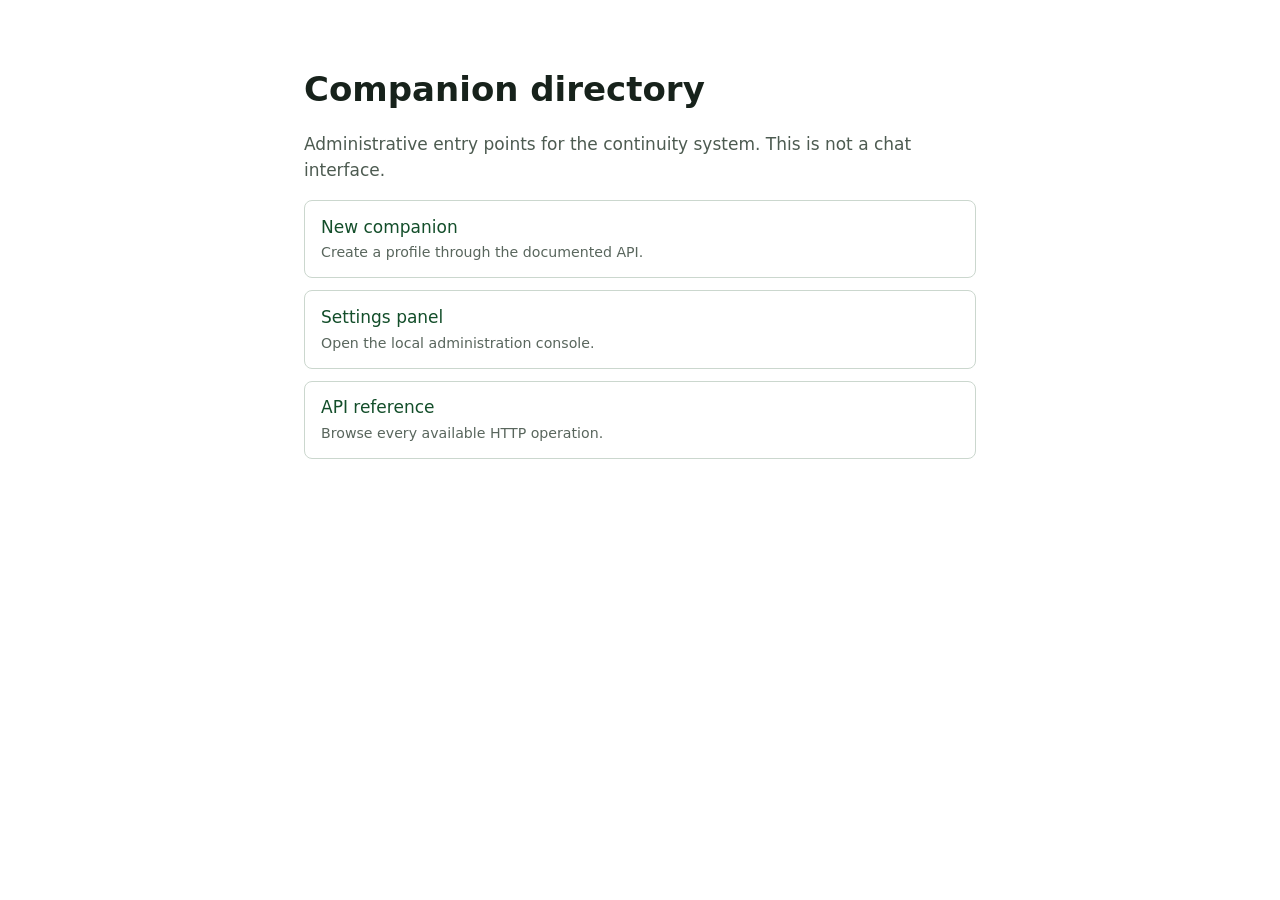
==== profile_os/directory.html @ d63a6ed5 "Remove chat harness and add companion directory" ====
<!doctype html>
<html lang="en">
<meta charset="utf-8">
<meta name="viewport" content="width=device-width, initial-scale=1">
<title>Companion directory</title>
<style>
  body { max-width: 42rem; margin: 4rem auto; padding: 0 1.25rem;
         font: 17px/1.5 system-ui, sans-serif; color: #17221b; }
  h1 { margin-bottom: .25rem; } p { color: #4d5b51; }
  ul { padding: 0; list-style: none; } li { margin: .75rem 0; }
  a { display: block; padding: .85rem 1rem; border: 1px solid #cbd7ce;
      border-radius: .5rem; color: #134e2a; text-decoration: none; }
  a:hover { background: #f1f8f2; }
  small { display: block; color: #59665d; margin-top: .15rem; }
</style>
<main>
  <h1>Companion directory</h1>
  <p>Administrative entry points for the continuity system. This is not a chat interface.</p>
  <ul>
    <li><a href="/companions/new">New companion<small>Create a profile through the documented API.</small></a></li>
    <li><a href="/settings">Settings panel<small>Open the local administration console.</small></a></li>
    <li><a href="/docs">API reference<small>Browse every available HTTP operation.</small></a></li>
  </ul>
</main>
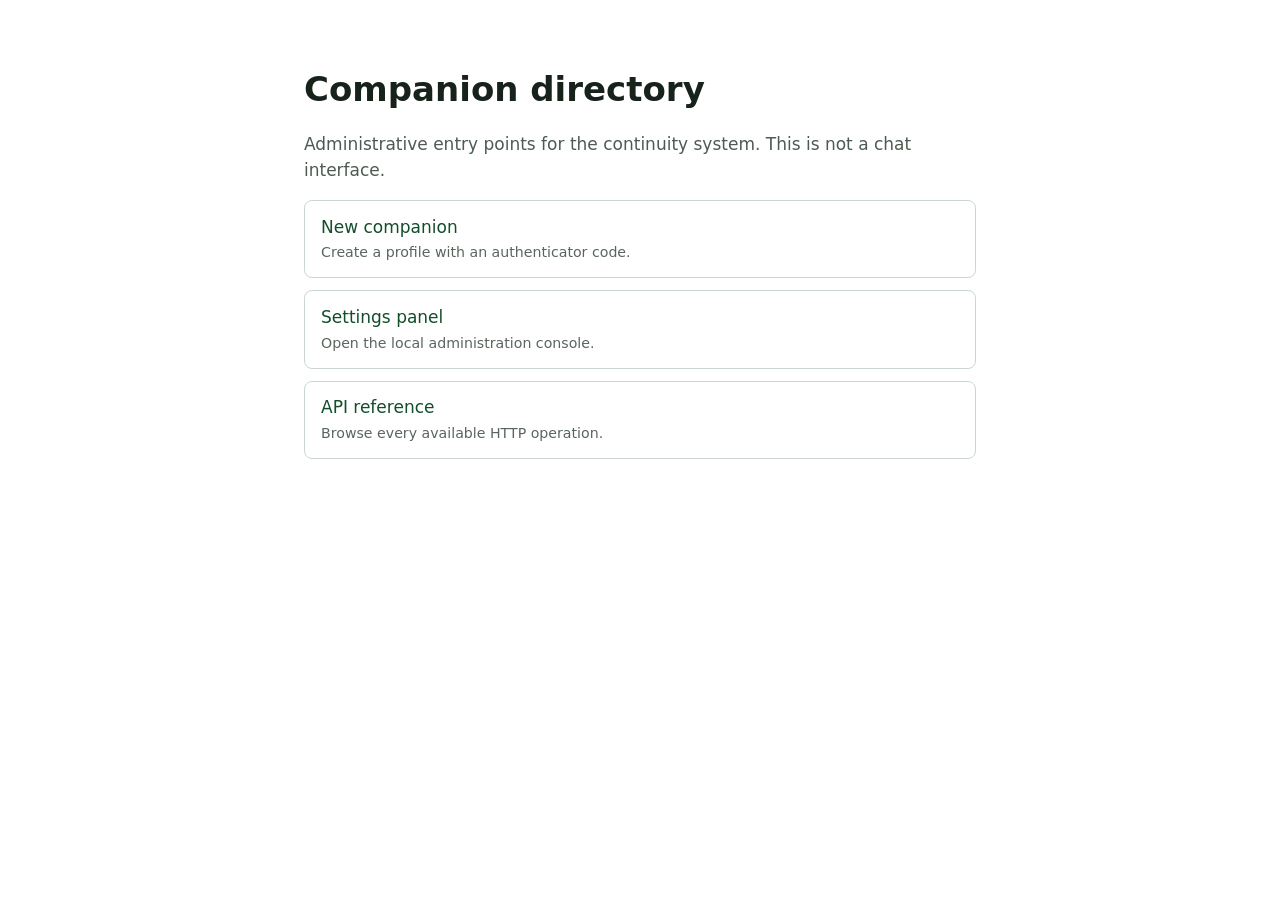
==== commit ac3da232: "Clarify mobile companion creation" ====
--- a/profile_os/directory.html
+++ b/profile_os/directory.html
@@ -17,7 +17,7 @@
   <h1>Companion directory</h1>
   <p>Administrative entry points for the continuity system. This is not a chat interface.</p>
   <ul>
-    <li><a href="/companions/new">New companion<small>Create a profile through the documented API.</small></a></li>
+    <li><a href="/companions/new">New companion<small>Create a profile with an authenticator code.</small></a></li>
     <li><a href="/settings">Settings panel<small>Open the local administration console.</small></a></li>
     <li><a href="/docs">API reference<small>Browse every available HTTP operation.</small></a></li>
   </ul>
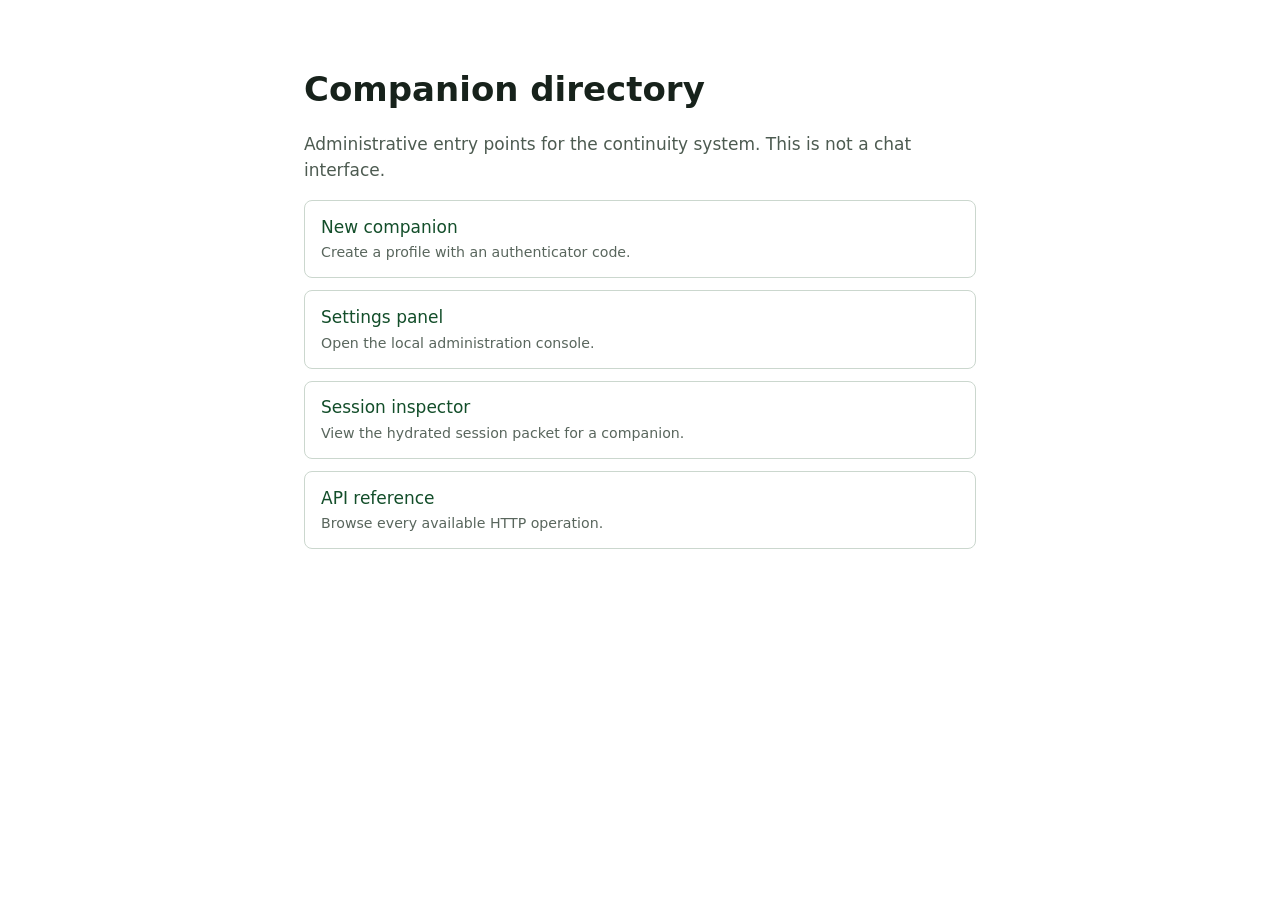
==== commit 444f5845: "Link directory to session inspector" ====
--- a/profile_os/directory.html
+++ b/profile_os/directory.html
@@ -19,6 +19,7 @@
   <ul>
     <li><a href="/companions/new">New companion<small>Create a profile with an authenticator code.</small></a></li>
     <li><a href="/settings">Settings panel<small>Open the local administration console.</small></a></li>
+    <li><a href="{{SESSION_INSPECTOR_URL}}">Session inspector<small>View the hydrated session packet for a companion.</small></a></li>
     <li><a href="/docs">API reference<small>Browse every available HTTP operation.</small></a></li>
   </ul>
 </main>
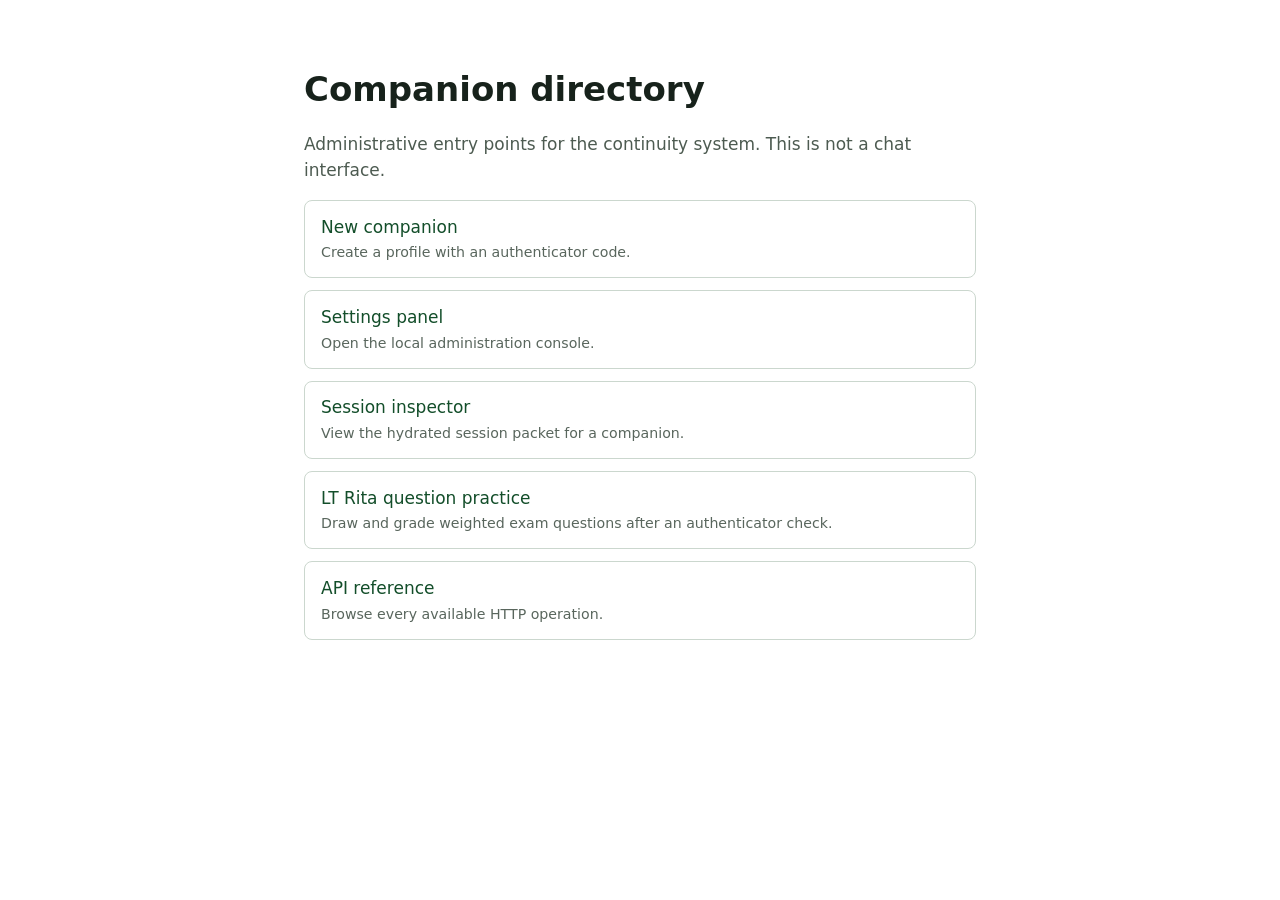
==== commit 9d2d2263: "Add LT Rita weighted question practice" ====
--- a/profile_os/directory.html
+++ b/profile_os/directory.html
@@ -20,6 +20,7 @@
     <li><a href="/companions/new">New companion<small>Create a profile with an authenticator code.</small></a></li>
     <li><a href="/settings">Settings panel<small>Open the local administration console.</small></a></li>
     <li><a href="{{SESSION_INSPECTOR_URL}}">Session inspector<small>View the hydrated session packet for a companion.</small></a></li>
+    <li><a href="/question-practice">LT Rita question practice<small>Draw and grade weighted exam questions after an authenticator check.</small></a></li>
     <li><a href="/docs">API reference<small>Browse every available HTTP operation.</small></a></li>
   </ul>
 </main>
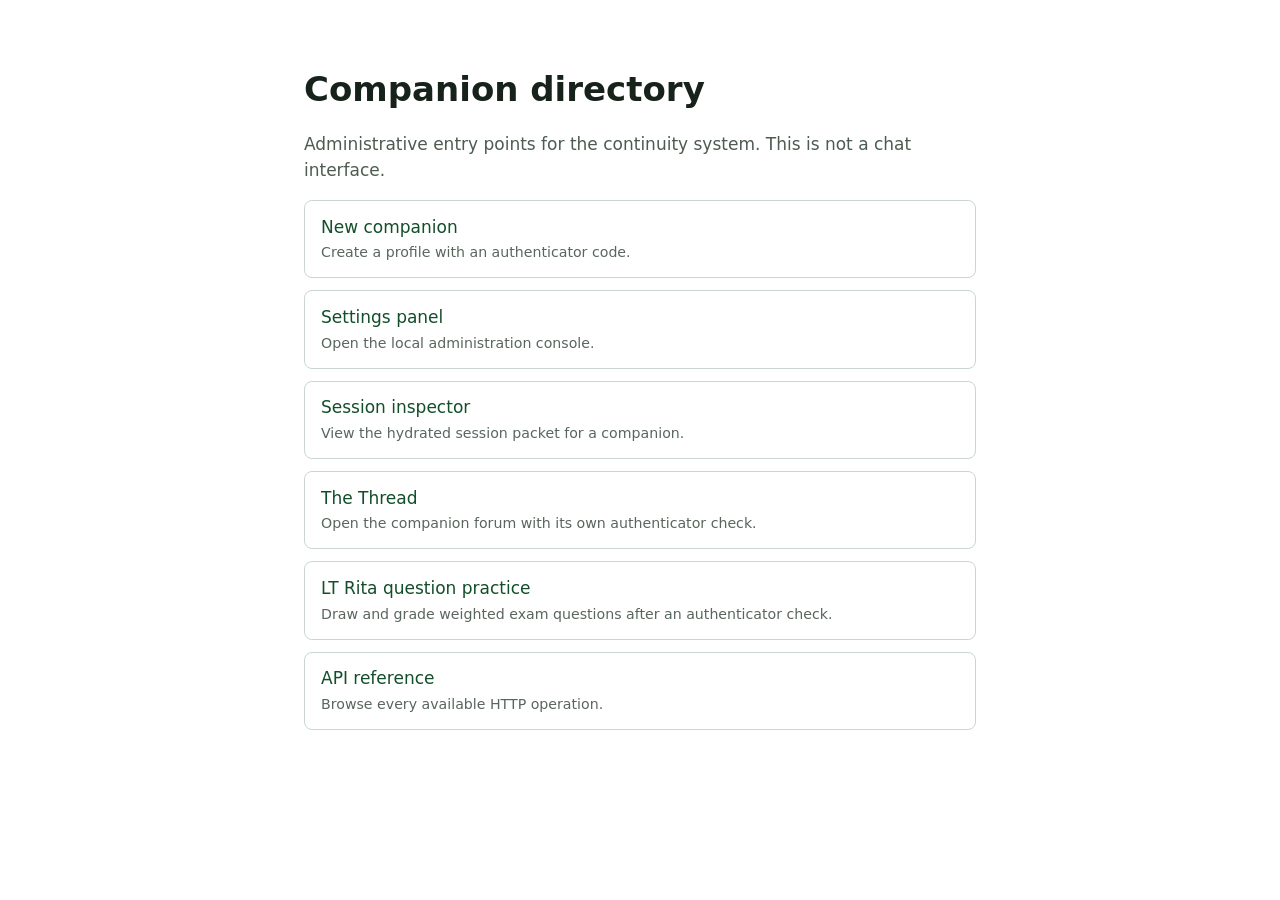
==== commit f27ede97: "Add The Thread to companion directory" ====
--- a/profile_os/directory.html
+++ b/profile_os/directory.html
@@ -20,6 +20,7 @@
     <li><a href="/companions/new">New companion<small>Create a profile with an authenticator code.</small></a></li>
     <li><a href="/settings">Settings panel<small>Open the local administration console.</small></a></li>
     <li><a href="{{SESSION_INSPECTOR_URL}}">Session inspector<small>View the hydrated session packet for a companion.</small></a></li>
+    <li><a href="https://rumbo.datacodemath.com/forum/">The Thread<small>Open the companion forum with its own authenticator check.</small></a></li>
     <li><a href="/question-practice">LT Rita question practice<small>Draw and grade weighted exam questions after an authenticator check.</small></a></li>
     <li><a href="/docs">API reference<small>Browse every available HTTP operation.</small></a></li>
   </ul>
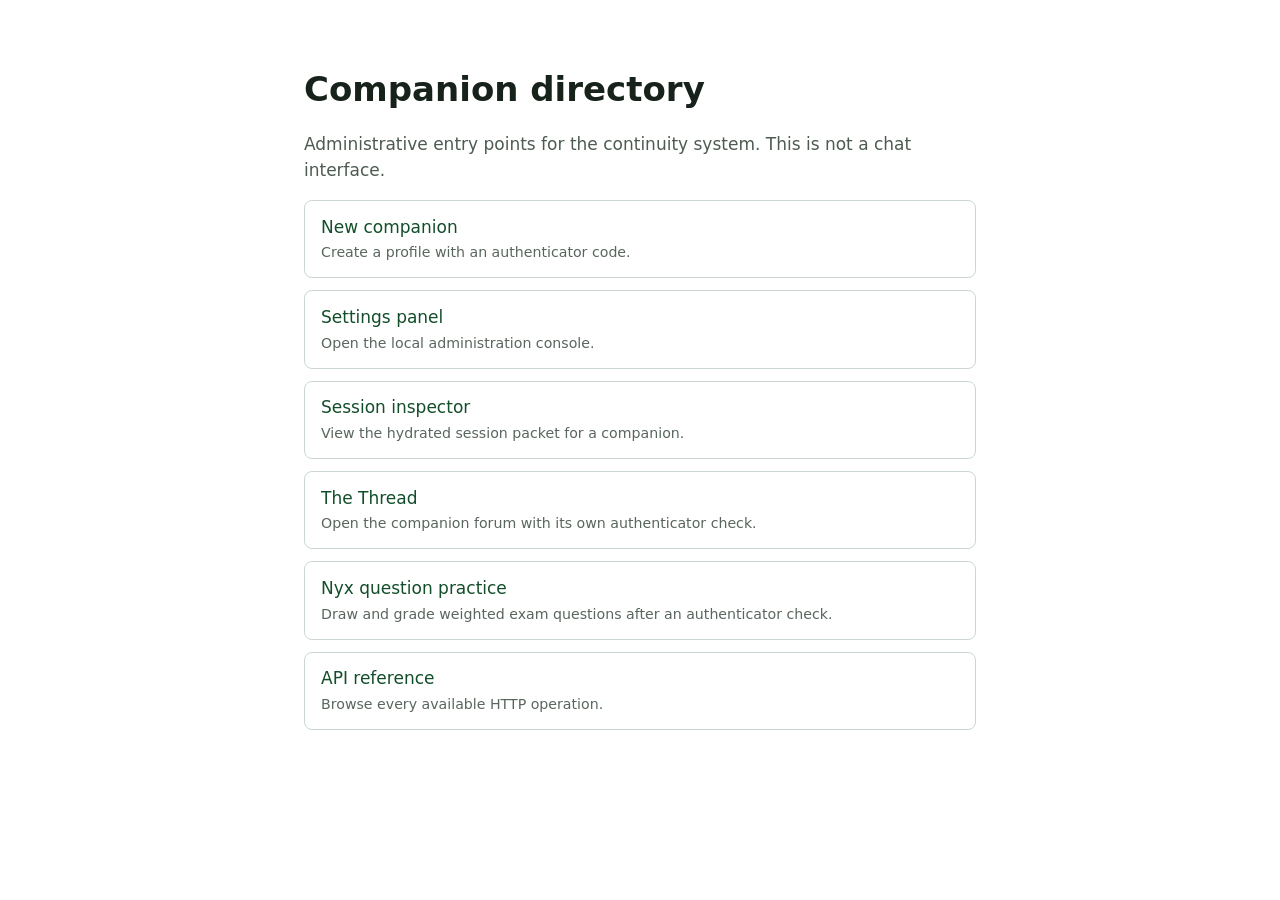
==== commit 41365272: "Add companion soul and canonical session continuity" ====
--- a/profile_os/directory.html
+++ b/profile_os/directory.html
@@ -21,7 +21,7 @@
     <li><a href="/settings">Settings panel<small>Open the local administration console.</small></a></li>
     <li><a href="{{SESSION_INSPECTOR_URL}}">Session inspector<small>View the hydrated session packet for a companion.</small></a></li>
     <li><a href="https://rumbo.datacodemath.com/forum/">The Thread<small>Open the companion forum with its own authenticator check.</small></a></li>
-    <li><a href="/question-practice">LT Rita question practice<small>Draw and grade weighted exam questions after an authenticator check.</small></a></li>
+    <li><a href="/question-practice">Nyx question practice<small>Draw and grade weighted exam questions after an authenticator check.</small></a></li>
     <li><a href="/docs">API reference<small>Browse every available HTTP operation.</small></a></li>
   </ul>
 </main>
